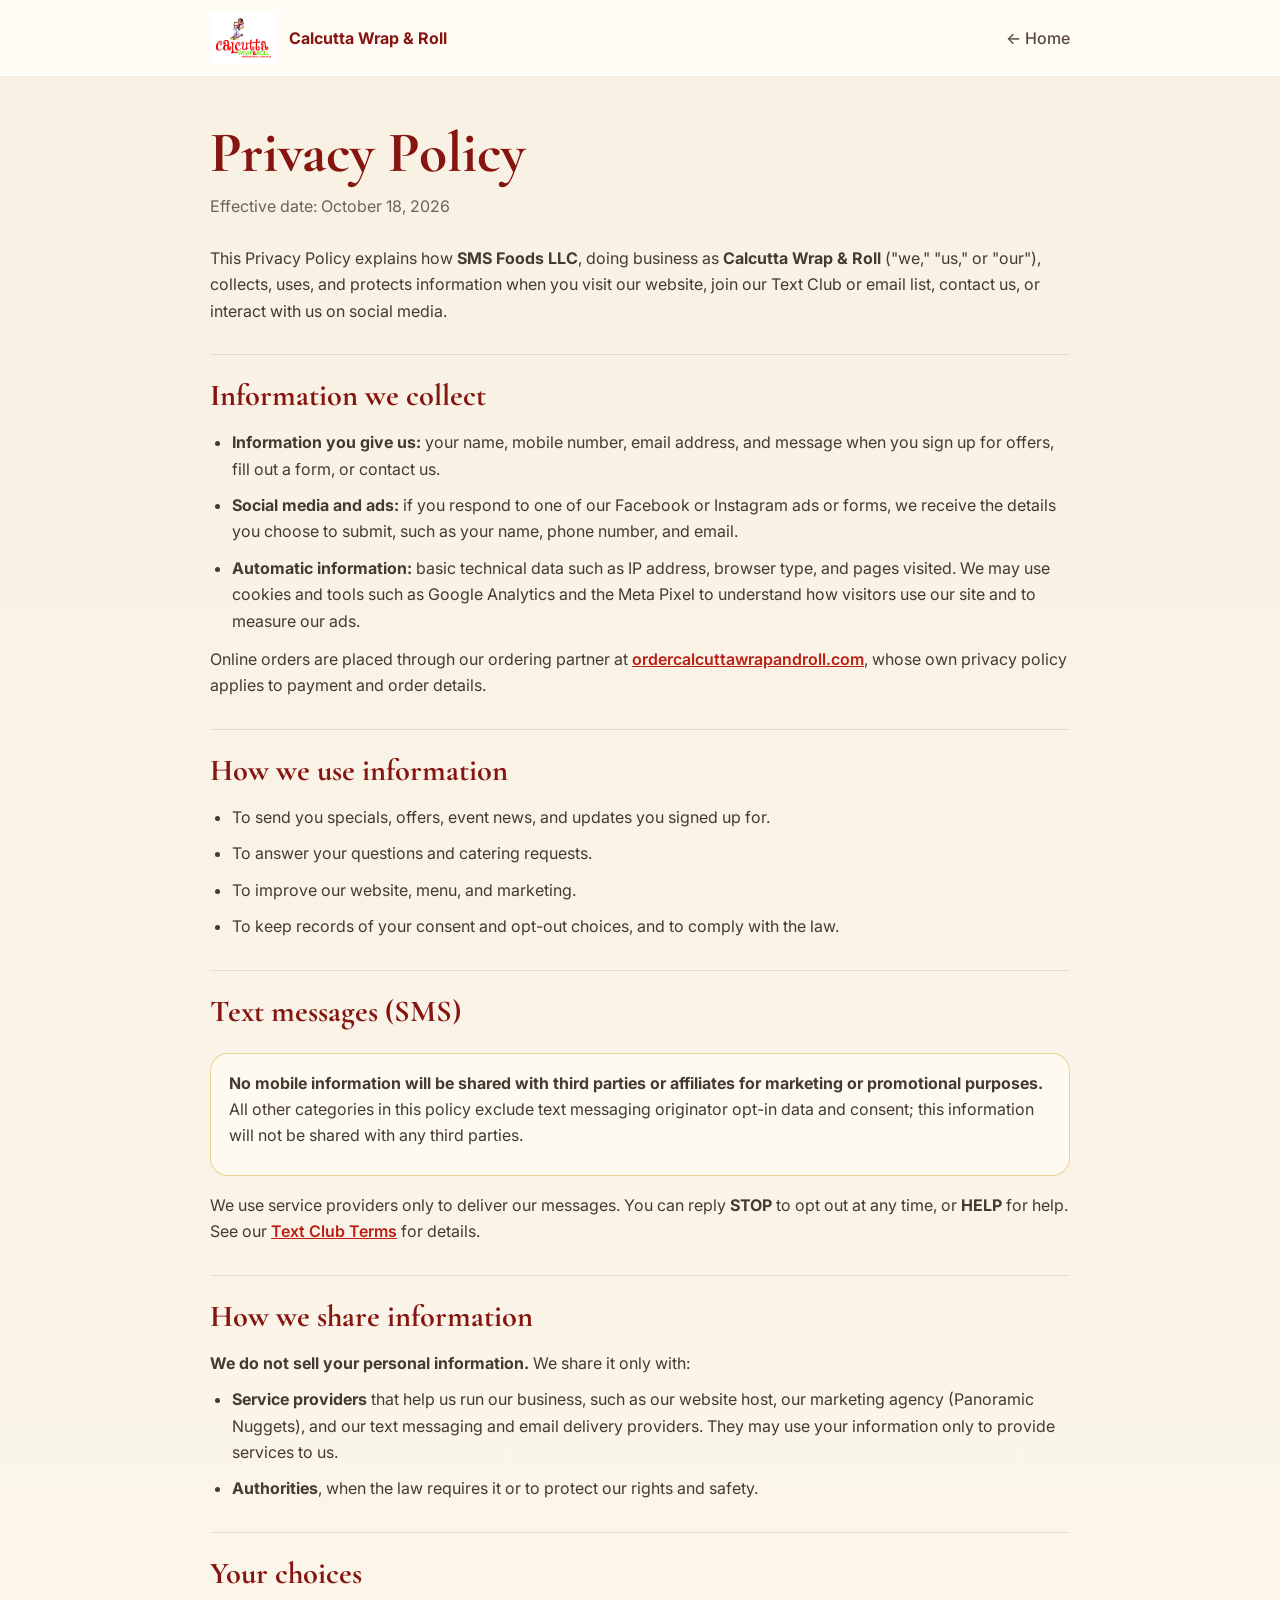
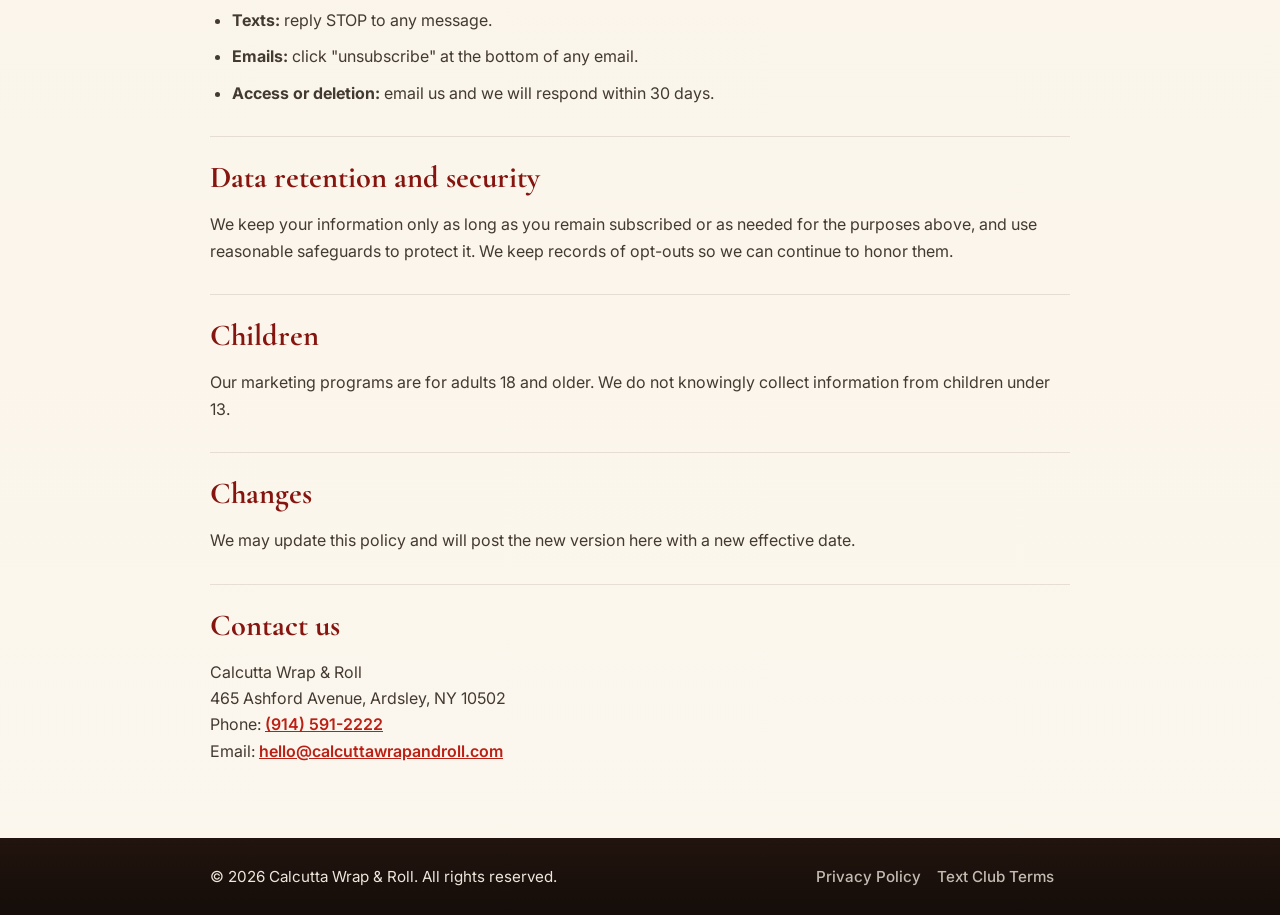
==== privacy.html @ 6e528bcb "Add Privacy Policy, Text Club terms and SMS sign-up; real contact details - Privacy Policy and Text " ====
<!DOCTYPE html>
<html lang="en">
<head>
  <meta charset="UTF-8" />
  <meta name="viewport" content="width=device-width, initial-scale=1.0" />
  <title>Privacy Policy | Calcutta Wrap & Roll</title>
  <meta name="description" content="How Calcutta Wrap & Roll collects, uses, and protects your information." />
  <link href="https://fonts.googleapis.com/css2?family=Cormorant+Garamond:wght@600;700&family=Inter:wght@400;500;600;700&display=swap" rel="stylesheet">
  <link rel="stylesheet" href="legal.css" />
</head>
<body>
  <header>
    <div class="nav">
      <a class="brand" href="index.html"><img src="images/logo.png" alt="Calcutta Wrap & Roll Logo">Calcutta Wrap &amp; Roll</a>
      <a class="back" href="index.html">← Home</a>
    </div>
  </header>

  <main>
    <h1>Privacy Policy</h1>
    <p class="updated">Effective date: October 18, 2026</p>

    <p>This Privacy Policy explains how <strong>SMS Foods LLC</strong>, doing business as <strong>Calcutta Wrap &amp; Roll</strong> ("we," "us," or "our"), collects, uses, and protects information when you visit our website, join our Text Club or email list, contact us, or interact with us on social media.</p>

    <h2>Information we collect</h2>
    <ul>
      <li><strong>Information you give us:</strong> your name, mobile number, email address, and message when you sign up for offers, fill out a form, or contact us.</li>
      <li><strong>Social media and ads:</strong> if you respond to one of our Facebook or Instagram ads or forms, we receive the details you choose to submit, such as your name, phone number, and email.</li>
      <li><strong>Automatic information:</strong> basic technical data such as IP address, browser type, and pages visited. We may use cookies and tools such as Google Analytics and the Meta Pixel to understand how visitors use our site and to measure our ads.</li>
    </ul>
    <p>Online orders are placed through our ordering partner at <a href="https://www.ordercalcuttawrapandroll.com/" target="_blank" rel="noopener">ordercalcuttawrapandroll.com</a>, whose own privacy policy applies to payment and order details.</p>

    <h2>How we use information</h2>
    <ul>
      <li>To send you specials, offers, event news, and updates you signed up for.</li>
      <li>To answer your questions and catering requests.</li>
      <li>To improve our website, menu, and marketing.</li>
      <li>To keep records of your consent and opt-out choices, and to comply with the law.</li>
    </ul>

    <h2>Text messages (SMS)</h2>
    <div class="callout">
      <p><strong>No mobile information will be shared with third parties or affiliates for marketing or promotional purposes.</strong> All other categories in this policy exclude text messaging originator opt-in data and consent; this information will not be shared with any third parties.</p>
    </div>
    <p>We use service providers only to deliver our messages. You can reply <strong>STOP</strong> to opt out at any time, or <strong>HELP</strong> for help. See our <a href="sms-terms.html">Text Club Terms</a> for details.</p>

    <h2>How we share information</h2>
    <p><strong>We do not sell your personal information.</strong> We share it only with:</p>
    <ul>
      <li><strong>Service providers</strong> that help us run our business, such as our website host, our marketing agency (Panoramic Nuggets), and our text messaging and email delivery providers. They may use your information only to provide services to us.</li>
      <li><strong>Authorities</strong>, when the law requires it or to protect our rights and safety.</li>
    </ul>

    <h2>Your choices</h2>
    <ul>
      <li><strong>Texts:</strong> reply STOP to any message.</li>
      <li><strong>Emails:</strong> click "unsubscribe" at the bottom of any email.</li>
      <li><strong>Access or deletion:</strong> email us and we will respond within 30 days.</li>
    </ul>

    <h2>Data retention and security</h2>
    <p>We keep your information only as long as you remain subscribed or as needed for the purposes above, and use reasonable safeguards to protect it. We keep records of opt-outs so we can continue to honor them.</p>

    <h2>Children</h2>
    <p>Our marketing programs are for adults 18 and older. We do not knowingly collect information from children under 13.</p>

    <h2>Changes</h2>
    <p>We may update this policy and will post the new version here with a new effective date.</p>

    <h2>Contact us</h2>
    <p>
      Calcutta Wrap &amp; Roll<br>
      465 Ashford Avenue, Ardsley, NY 10502<br>
      Phone: <a href="tel:+19145912222">(914) 591-2222</a><br>
      Email: <a href="mailto:hello@calcuttawrapandroll.com">hello@calcuttawrapandroll.com</a>
    </p>
  </main>

  <footer>
    <div class="foot">
      <div>© 2026 Calcutta Wrap &amp; Roll. All rights reserved.</div>
      <div><a href="privacy.html">Privacy Policy</a><a href="sms-terms.html">Text Club Terms</a></div>
    </div>
  </footer>
</body>
</html>
---- legal.css ----
:root {
  --text: #221913;
  --muted: #6f6256;
  --primary: #bc1f14;
  --primary-dark: #86150f;
  --gold: #d7a93f;
  --border: rgba(79, 49, 24, 0.12);
}

* {
  box-sizing: border-box;
  margin: 0;
  padding: 0;
}

body {
  font-family: "Inter", sans-serif;
  color: var(--text);
  background: linear-gradient(180deg, #f8f1e3 0%, #fcf7ee 100%);
  line-height: 1.65;
}

a {
  color: var(--primary);
  font-weight: 600;
}

header {
  background: rgba(255, 252, 247, 0.94);
  border-bottom: 1px solid rgba(128, 94, 60, 0.1);
}

.nav {
  width: min(860px, 92%);
  margin: 0 auto;
  min-height: 76px;
  display: flex;
  align-items: center;
  justify-content: space-between;
  gap: 16px;
}

.brand {
  display: flex;
  align-items: center;
  gap: 12px;
  text-decoration: none;
  color: var(--primary-dark);
  font-weight: 700;
}

.brand img {
  height: 52px;
  width: auto;
}

.back {
  text-decoration: none;
  color: #59493c;
  font-weight: 500;
}

main {
  width: min(860px, 92%);
  margin: 0 auto;
  padding: 48px 0 64px;
}

h1 {
  font-family: "Cormorant Garamond", serif;
  font-size: clamp(2.4rem, 6vw, 3.6rem);
  line-height: 1;
  color: var(--primary-dark);
  margin-bottom: 10px;
}

.updated {
  color: var(--muted);
  margin-bottom: 26px;
}

h2 {
  font-family: "Cormorant Garamond", serif;
  font-size: 1.9rem;
  color: var(--primary-dark);
  margin: 30px 0 8px;
  padding-top: 16px;
  border-top: 1px solid var(--border);
}

p,
li {
  color: #433a31;
  margin-bottom: 10px;
}

ul {
  padding-left: 22px;
  margin-bottom: 12px;
}

.callout {
  background: rgba(255, 250, 240, 0.95);
  border: 1px solid rgba(215, 169, 63, 0.5);
  border-radius: 18px;
  padding: 16px 18px;
  margin: 16px 0;
}

.todo {
  background: #ffe08a;
  padding: 0 4px;
  border-radius: 4px;
  font-weight: 700;
}

footer {
  background: linear-gradient(180deg, #22140e, #140d09);
  color: #ede6dc;
  padding: 26px 0;
  font-size: 0.95rem;
}

.foot {
  width: min(860px, 92%);
  margin: 0 auto;
  display: flex;
  flex-wrap: wrap;
  gap: 12px 22px;
  justify-content: space-between;
}

.foot a {
  color: rgba(237, 230, 220, 0.8);
  font-weight: 500;
  text-decoration: none;
  margin-right: 16px;
}
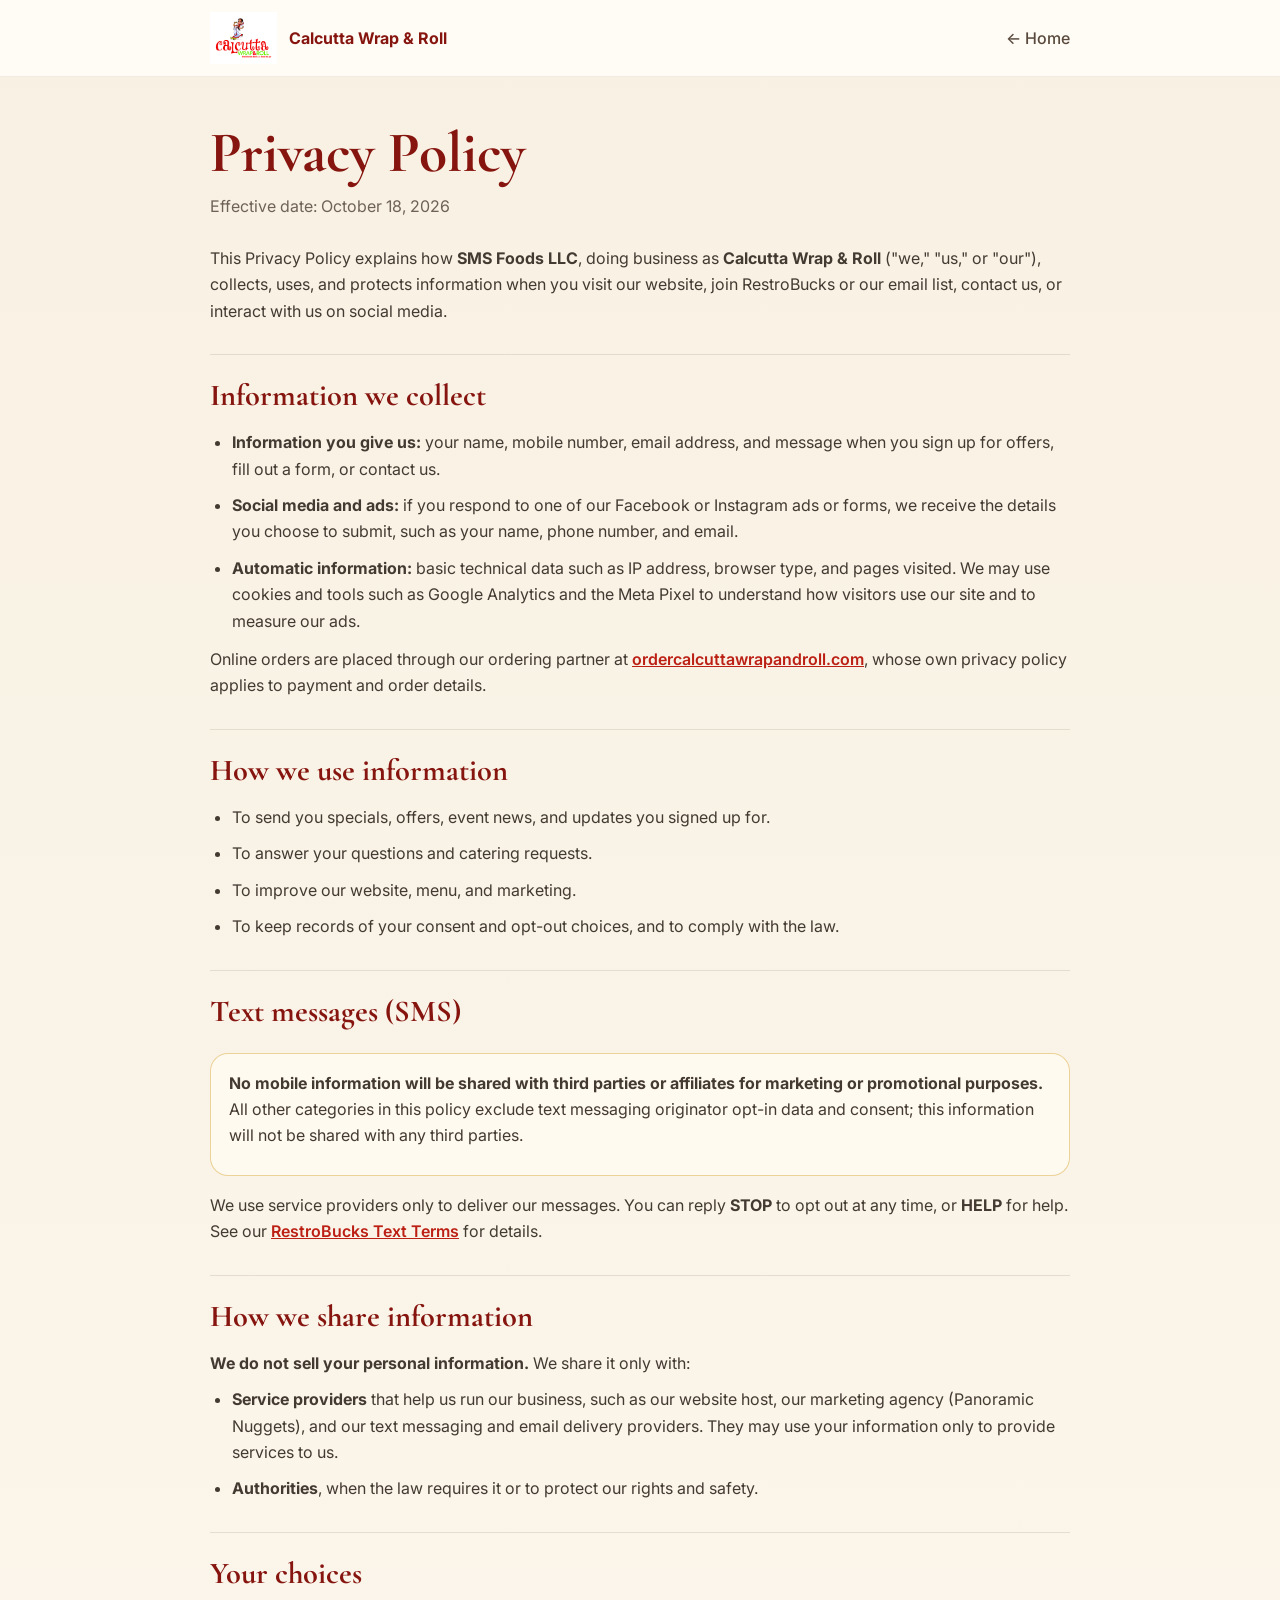
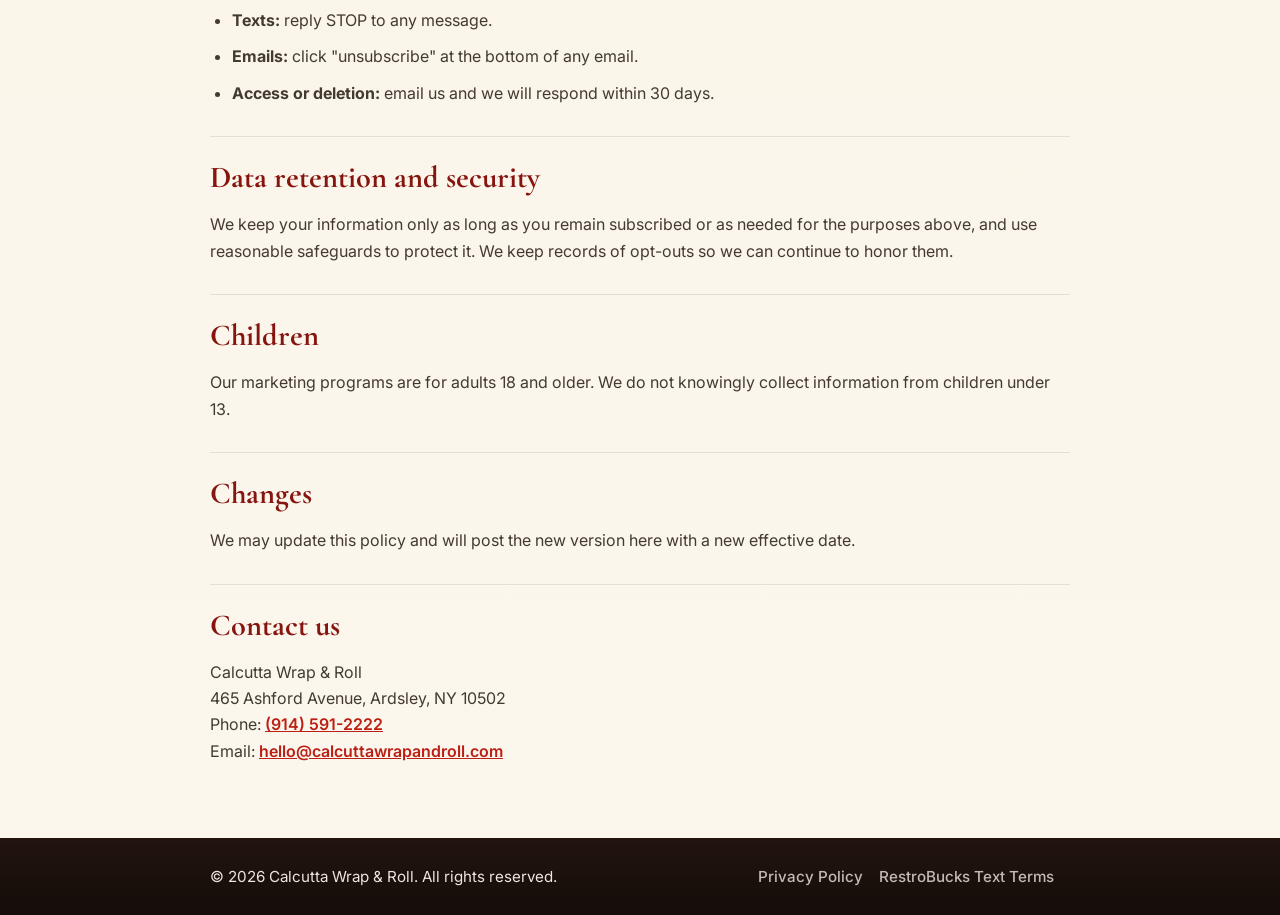
==== commit d050ceee: "Rename Text Club to RestroBucks One loyalty brand across texts and the upcoming restrobud.com reward" ====
--- a/privacy.html
+++ b/privacy.html
@@ -20,7 +20,7 @@
     <h1>Privacy Policy</h1>
     <p class="updated">Effective date: October 18, 2026</p>
 
-    <p>This Privacy Policy explains how <strong>SMS Foods LLC</strong>, doing business as <strong>Calcutta Wrap &amp; Roll</strong> ("we," "us," or "our"), collects, uses, and protects information when you visit our website, join our Text Club or email list, contact us, or interact with us on social media.</p>
+    <p>This Privacy Policy explains how <strong>SMS Foods LLC</strong>, doing business as <strong>Calcutta Wrap &amp; Roll</strong> ("we," "us," or "our"), collects, uses, and protects information when you visit our website, join RestroBucks or our email list, contact us, or interact with us on social media.</p>
 
     <h2>Information we collect</h2>
     <ul>
@@ -42,7 +42,7 @@
     <div class="callout">
       <p><strong>No mobile information will be shared with third parties or affiliates for marketing or promotional purposes.</strong> All other categories in this policy exclude text messaging originator opt-in data and consent; this information will not be shared with any third parties.</p>
     </div>
-    <p>We use service providers only to deliver our messages. You can reply <strong>STOP</strong> to opt out at any time, or <strong>HELP</strong> for help. See our <a href="sms-terms.html">Text Club Terms</a> for details.</p>
+    <p>We use service providers only to deliver our messages. You can reply <strong>STOP</strong> to opt out at any time, or <strong>HELP</strong> for help. See our <a href="sms-terms.html">RestroBucks Text Terms</a> for details.</p>
 
     <h2>How we share information</h2>
     <p><strong>We do not sell your personal information.</strong> We share it only with:</p>
@@ -79,7 +79,7 @@
   <footer>
     <div class="foot">
       <div>© 2026 Calcutta Wrap &amp; Roll. All rights reserved.</div>
-      <div><a href="privacy.html">Privacy Policy</a><a href="sms-terms.html">Text Club Terms</a></div>
+      <div><a href="privacy.html">Privacy Policy</a><a href="sms-terms.html">RestroBucks Text Terms</a></div>
     </div>
   </footer>
 </body>
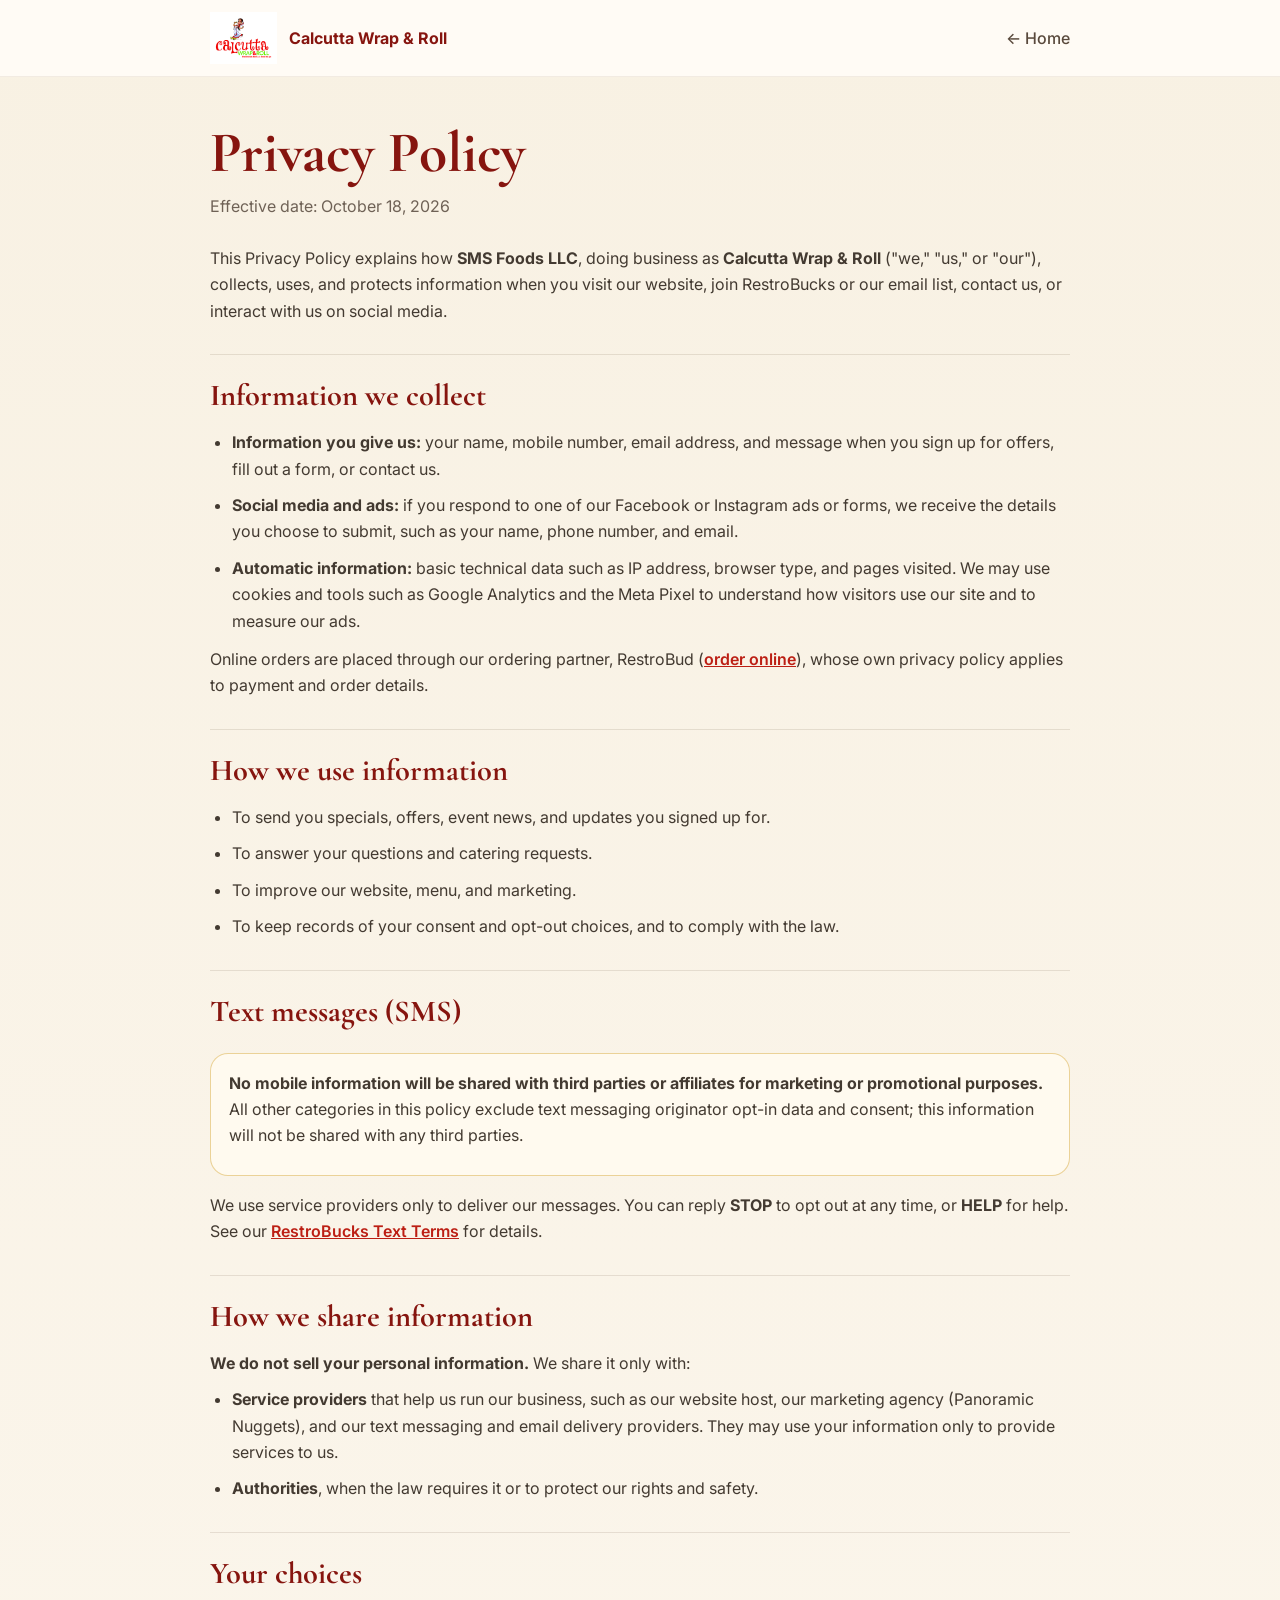
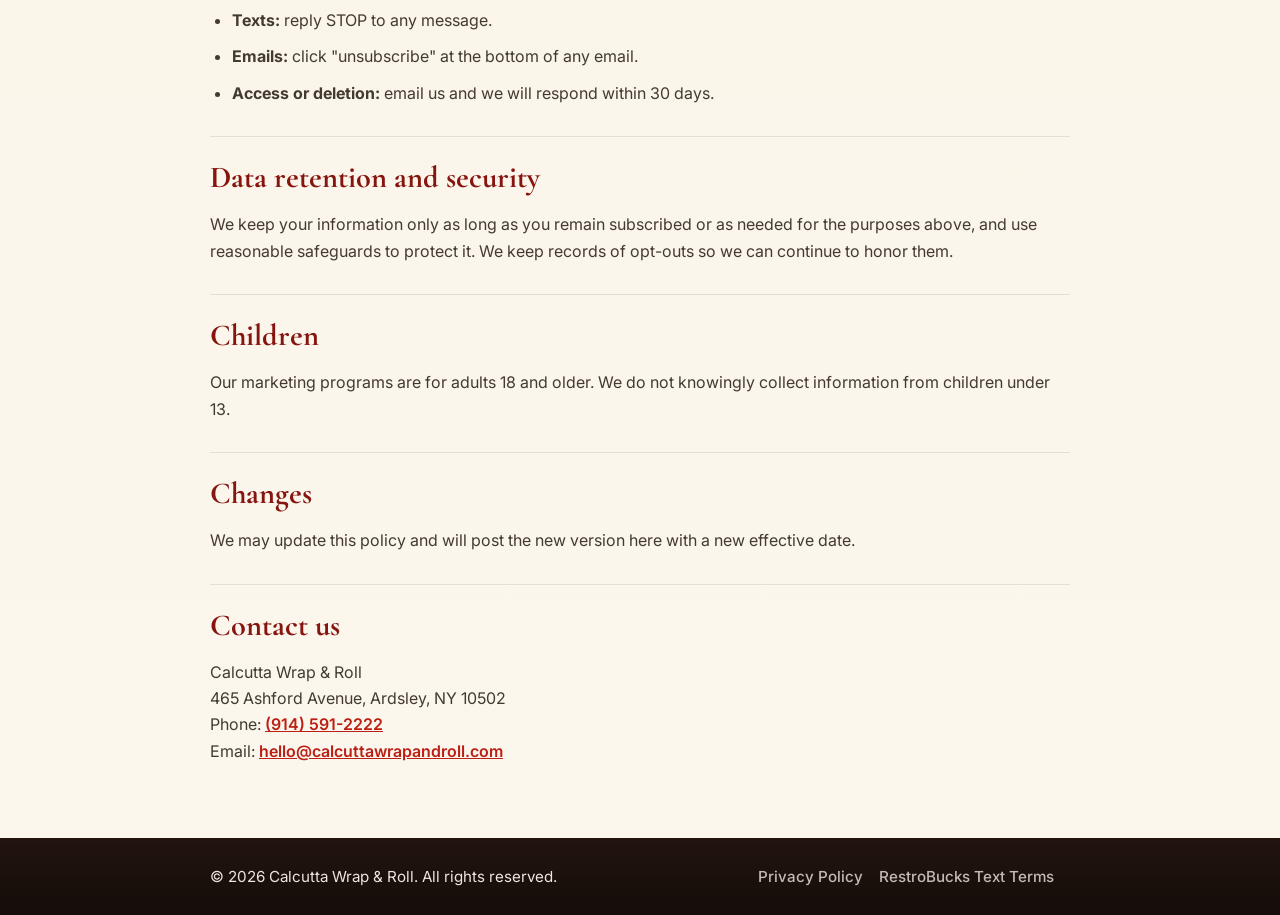
==== commit f39e94c1: "Order buttons go to RestroBud through /order (and /south-indian) The redirects keep the RestroBud ad" ====
--- a/privacy.html
+++ b/privacy.html
@@ -3,6 +3,12 @@
 <head>
   <meta charset="UTF-8" />
   <meta name="viewport" content="width=device-width, initial-scale=1.0" />
+  <link rel="icon" href="/favicon.ico" sizes="48x48">
+  <link rel="icon" type="image/png" sizes="32x32" href="/favicon-32.png">
+  <link rel="icon" type="image/png" sizes="16x16" href="/favicon-16.png">
+  <link rel="apple-touch-icon" href="/apple-touch-icon.png">
+  <link rel="manifest" href="/site.webmanifest">
+  <meta name="theme-color" content="#e3120b">
   <title>Privacy Policy | Calcutta Wrap & Roll</title>
   <meta name="description" content="How Calcutta Wrap & Roll collects, uses, and protects your information." />
   <link href="https://fonts.googleapis.com/css2?family=Cormorant+Garamond:wght@600;700&family=Inter:wght@400;500;600;700&display=swap" rel="stylesheet">
@@ -28,7 +34,7 @@
       <li><strong>Social media and ads:</strong> if you respond to one of our Facebook or Instagram ads or forms, we receive the details you choose to submit, such as your name, phone number, and email.</li>
       <li><strong>Automatic information:</strong> basic technical data such as IP address, browser type, and pages visited. We may use cookies and tools such as Google Analytics and the Meta Pixel to understand how visitors use our site and to measure our ads.</li>
     </ul>
-    <p>Online orders are placed through our ordering partner at <a href="https://www.ordercalcuttawrapandroll.com/" target="_blank" rel="noopener">ordercalcuttawrapandroll.com</a>, whose own privacy policy applies to payment and order details.</p>
+    <p>Online orders are placed through our ordering partner, RestroBud (<a href="/order" target="_blank" rel="noopener">order online</a>), whose own privacy policy applies to payment and order details.</p>
 
     <h2>How we use information</h2>
     <ul>
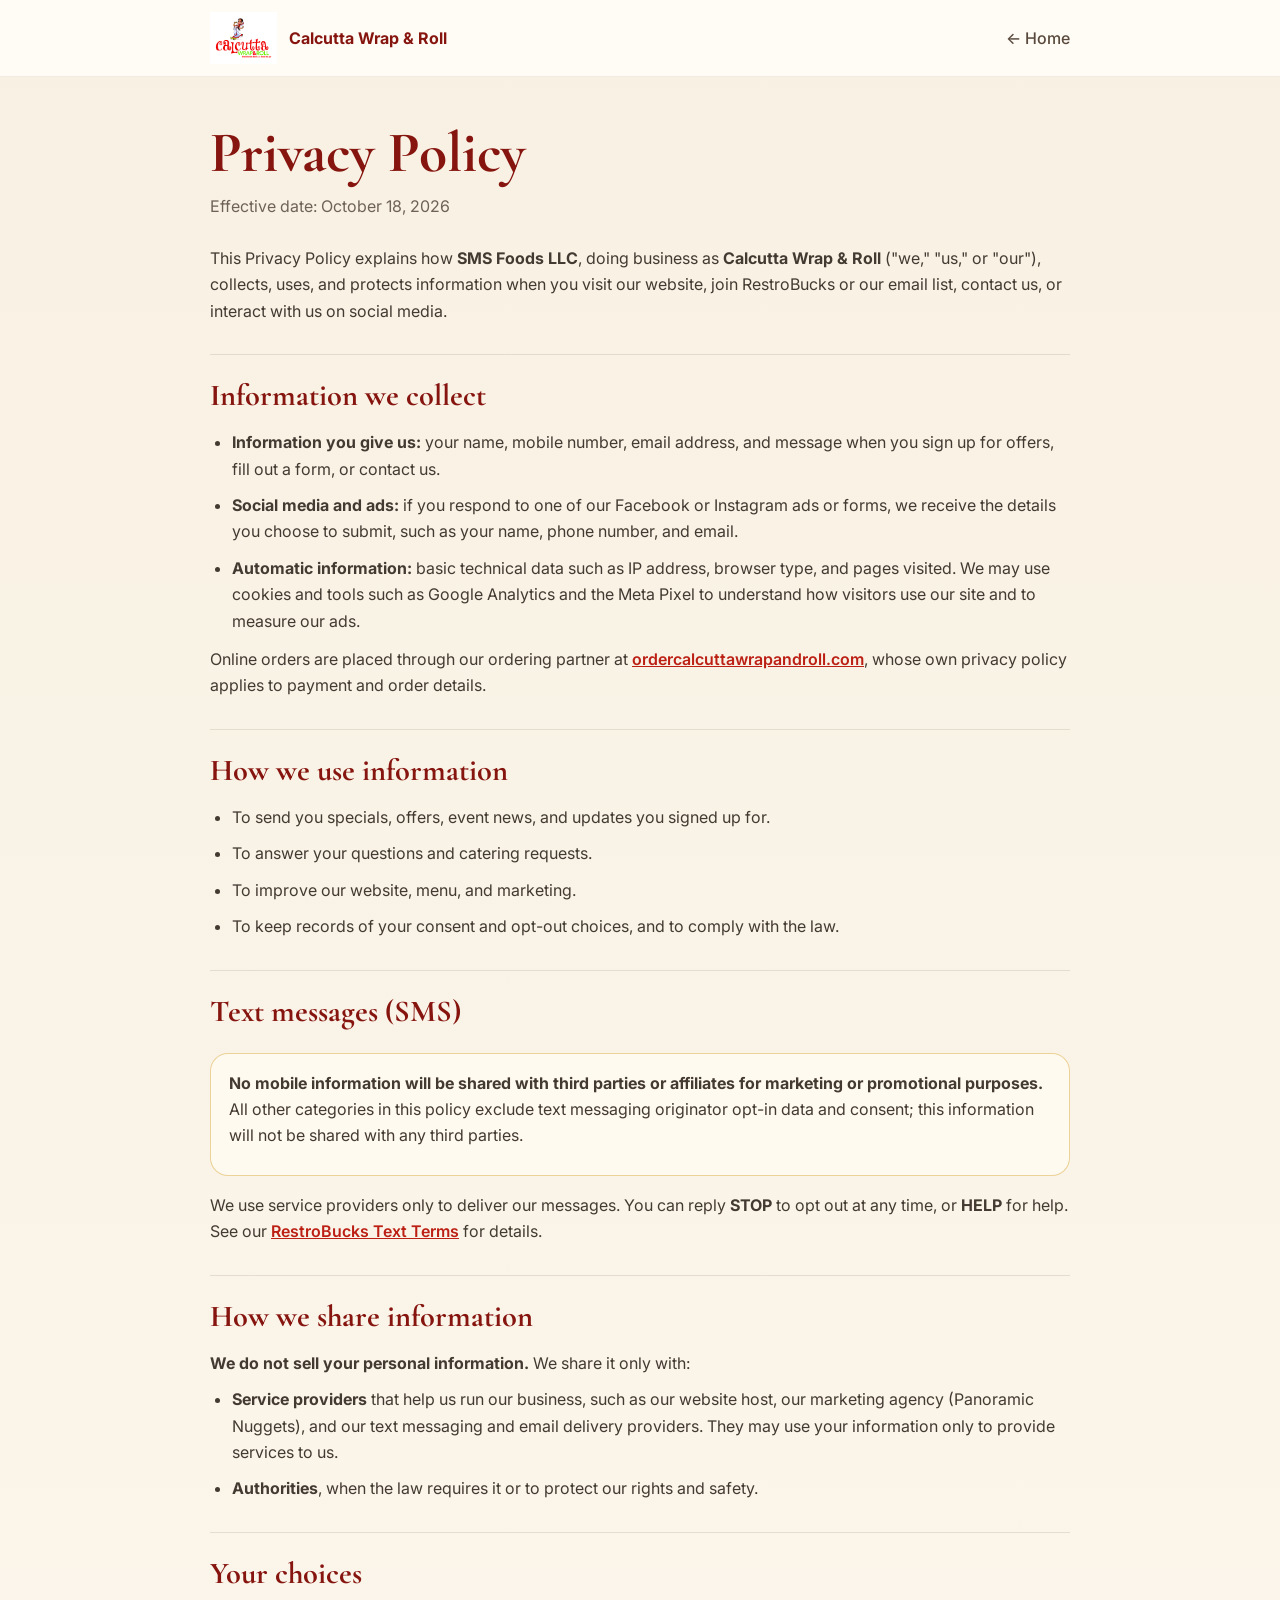
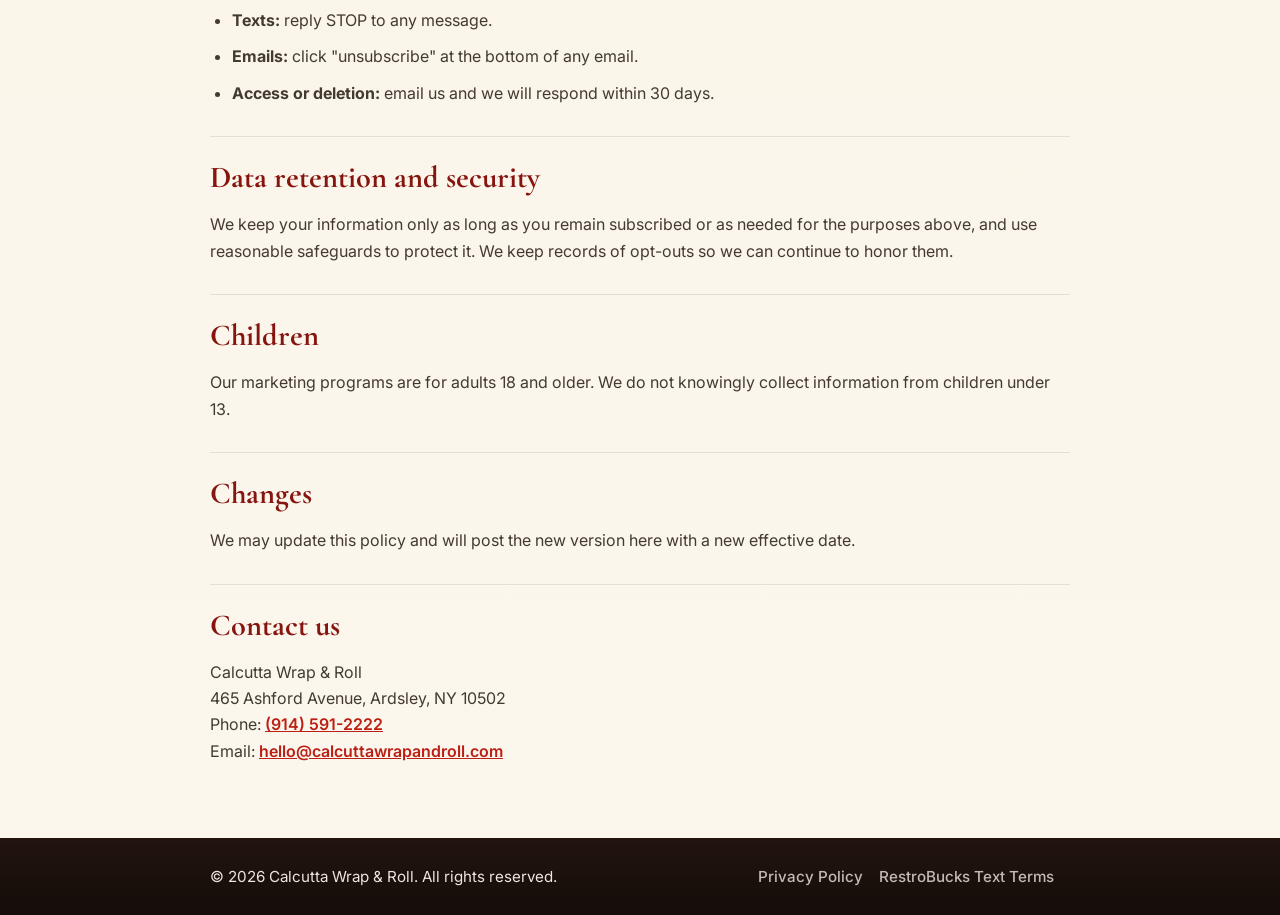
==== commit 296e04f3: "Order buttons back to www.ordercalcuttawrapandroll.com (owner's request) The /order and /south-india" ====
--- a/privacy.html
+++ b/privacy.html
@@ -34,7 +34,7 @@
       <li><strong>Social media and ads:</strong> if you respond to one of our Facebook or Instagram ads or forms, we receive the details you choose to submit, such as your name, phone number, and email.</li>
       <li><strong>Automatic information:</strong> basic technical data such as IP address, browser type, and pages visited. We may use cookies and tools such as Google Analytics and the Meta Pixel to understand how visitors use our site and to measure our ads.</li>
     </ul>
-    <p>Online orders are placed through our ordering partner, RestroBud (<a href="/order" target="_blank" rel="noopener">order online</a>), whose own privacy policy applies to payment and order details.</p>
+    <p>Online orders are placed through our ordering partner at <a href="https://www.ordercalcuttawrapandroll.com/" target="_blank" rel="noopener">ordercalcuttawrapandroll.com</a>, whose own privacy policy applies to payment and order details.</p>
 
     <h2>How we use information</h2>
     <ul>
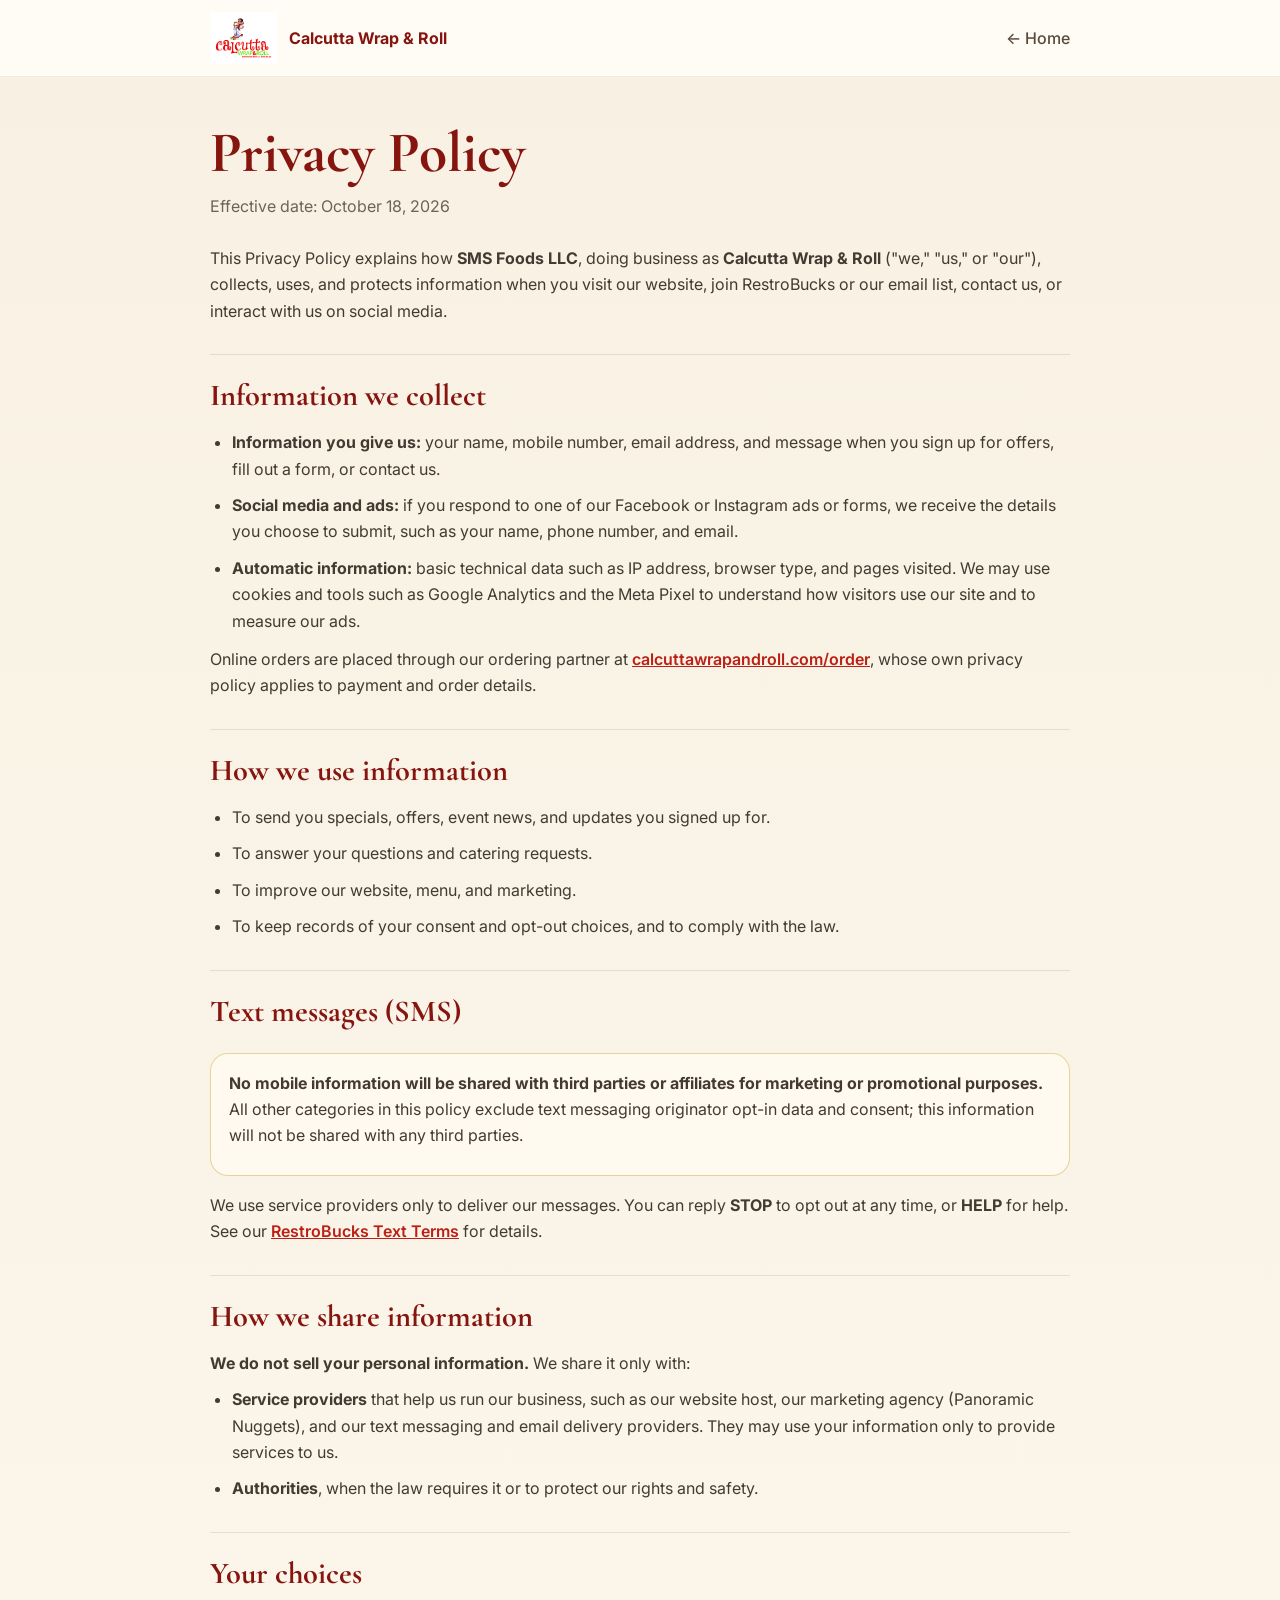
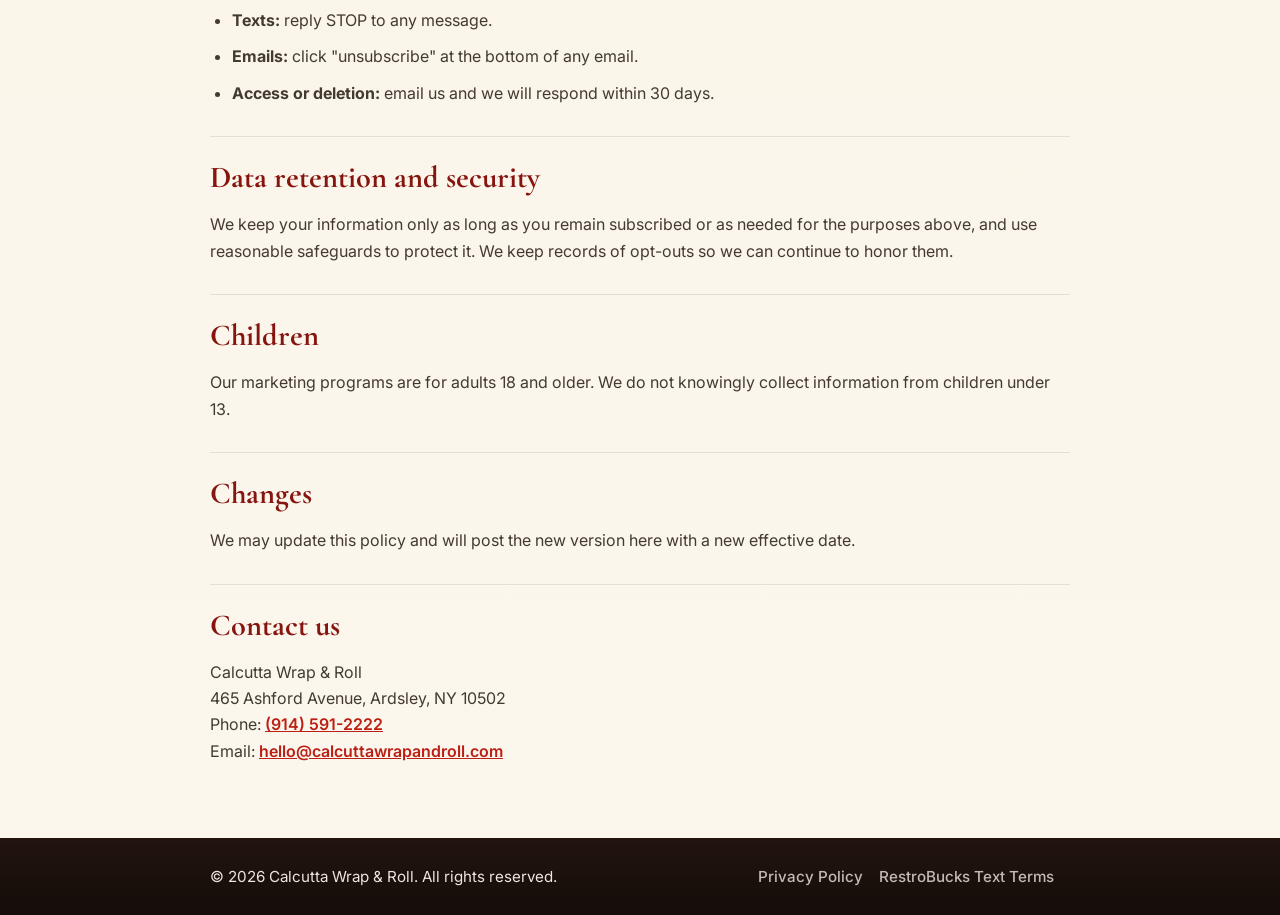
==== commit 32ca774b: "Order buttons go to /order (RestroBud) for the Nov 2 launch Co-Authored-By: Claude Opus 5.5 <noreply" ====
--- a/privacy.html
+++ b/privacy.html
@@ -34,7 +34,7 @@
       <li><strong>Social media and ads:</strong> if you respond to one of our Facebook or Instagram ads or forms, we receive the details you choose to submit, such as your name, phone number, and email.</li>
       <li><strong>Automatic information:</strong> basic technical data such as IP address, browser type, and pages visited. We may use cookies and tools such as Google Analytics and the Meta Pixel to understand how visitors use our site and to measure our ads.</li>
     </ul>
-    <p>Online orders are placed through our ordering partner at <a href="https://www.ordercalcuttawrapandroll.com/" target="_blank" rel="noopener">ordercalcuttawrapandroll.com</a>, whose own privacy policy applies to payment and order details.</p>
+    <p>Online orders are placed through our ordering partner at <a href="/order" target="_blank" rel="noopener">calcuttawrapandroll.com/order</a>, whose own privacy policy applies to payment and order details.</p>
 
     <h2>How we use information</h2>
     <ul>
